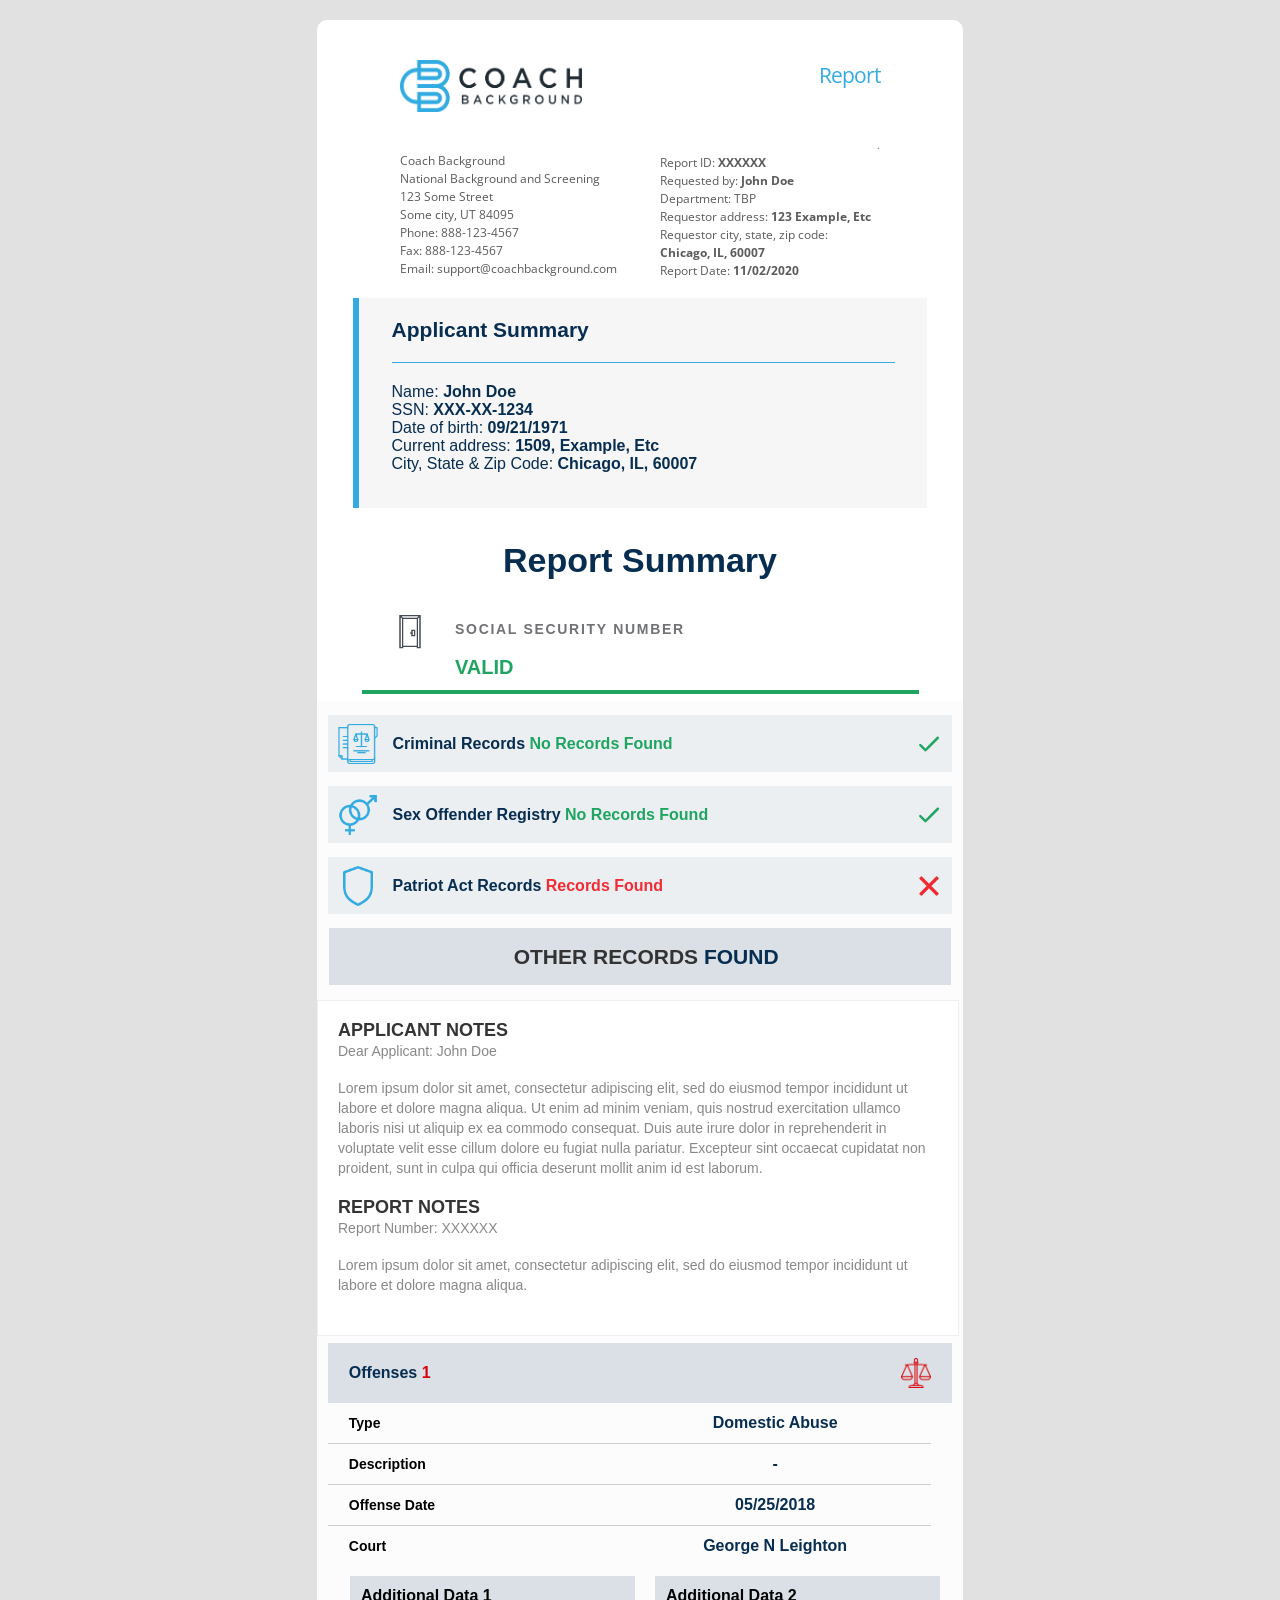
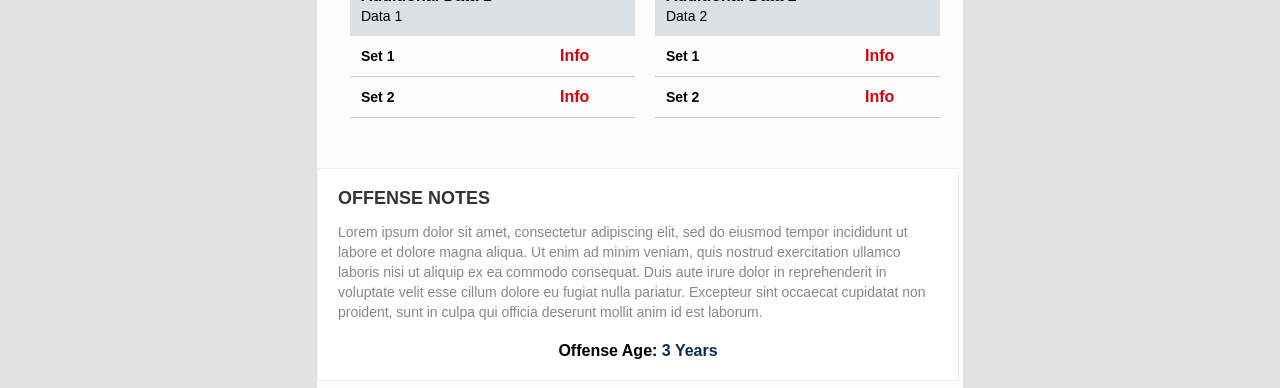
==== coachbackgroundreport.html @ d20e51a8 "ren" ====
<html>
<meta http-equiv="Content-Type" content="text/html; charset=utf-8" />
<title> Report </title>
<meta name="robots" content="noindex,nofollow" />
<meta name="viewport" content="width=device-width; initial-scale=1.0;" />
<link rel="stylesheet" href="styles.css">
<!-- Header -->
<table width="100%" border="0" cellpadding="0" cellspacing="0" align="center" class="fullTable" bgcolor="#e1e1e1">
  <tr>
    <td height="20"></td>
  </tr>
  <tr>
    <td>
      <table width="600" border="0" cellpadding="0" cellspacing="0" align="center" class="fullTable" bgcolor="#ffffff" style="border-radius: 10px 10px 0 0;">
        <tr class="hiddenMobile">
          <td height="40"></td>
        </tr>
        <tr class="visibleMobile">
          <td height="30"></td>
        </tr>

        <tr>
          <td>
            <table width="480" border="0" cellpadding="0" cellspacing="0" align="center" class="fullPadding">
              <tbody>
                <tr>
                  <td>
                    <table width="220" border="0" cellpadding="0" cellspacing="0" align="left" class="col">
                      <tbody>
                        <tr>
                          <td align="left"> <img src="COACH BACKGROUND.png" width="182" height="52" alt="logo" border="0" /></td>
                        </tr>
                        <tr class="hiddenMobile">
                          <td height="40"></td>
                        </tr>
                        <tr class="visibleMobile">
                          <td height="20"></td>
                        </tr>
                      
						<tr>
                          <td style="font-size: 12px; color: #5b5b5b; font-family: 'Open Sans', sans-serif; line-height: 18px; vertical-align: top; text-align: left;">
                            Coach Background
                            <br> National Background and Screening
123 Some Street
<br>Some city, UT 84095
<br>Phone: 888-123-4567
<br>Fax: 888-123-4567
<br>Email: support@coachbackground.com
                          </td>
                        </tr>
                      </tbody>
                    </table>
                    <table width="220" border="0" cellpadding="0" cellspacing="0" align="right" class="col">
                      <tbody>
                        <tr class="visibleMobile">
                          <td height="20"></td>
                        </tr>
                        <tr>
                          <td height="5"></td>
                        </tr>
                        <tr>
                          <td style="font-size: 21px; color: #32abe1; letter-spacing: -1px; font-family: 'Open Sans', sans-serif; line-height: 1; vertical-align: top; text-align: right;">
                            Report
                          </td>
                        </tr>
                        <tr>
                        <tr class="hiddenMobile">
                          <td height="50"></td>
                        </tr>
                        <tr class="visibleMobile">
                          <td height="20"></td>
                        </tr>
                        <tr>
                          <td style="font-size: 12px; color: #5b5b5b; font-family: 'Open Sans', sans-serif; line-height: 18px; vertical-align: top; text-align: right;">
                            <small>.</small>
                          </td>
                        </tr>
						<tr>
                          <td style="font-size: 12px; color: #5b5b5b; font-family: 'Open Sans', sans-serif; line-height: 18px; vertical-align: top; text-align: left;">
                            Report ID: <strong>XXXXXX</strong>
                            <br>Requested by: <strong>John Doe</strong>
<br>Department: TBP
<br>Requestor address: <strong>123 Example, Etc</strong>
<br>Requestor city, state, zip code: <strong>Chicago, IL, 60007</strong>
<br>Report Date: <strong>11/02/2020</strong>
                          </td>
                        </tr>
                      </tbody>
                    </table>
                  </td>
                </tr>
				<table>
<tr>
					<td class="em_pad" align="center" valign="top" bgcolor="#ffffff">
						<table width="640" border="0" cellspacing="0" cellpadding="0" align="center" style="width:640px;padding-top:15px; background-color:#FFFFFF;" class="em_wrapper">
						
							<!-- Space Rule : BEGIN -->
							<tbody><tr>
							 <td class="em_hide" width="30" valign="top" bgcolor="#FFFFFF" height="180" style="height:180px; width:30px;">
                                </td><td width="6" bgcolor="#32abe1" style="width:6px;">&nbsp;</td>
								<td class="em_w20" width="30" valign="top" bgcolor="#F6F6F7" height="180" style="height:180px; width:30px;">
								</td>
							
							<td align="left" width="464" valign="top" class="em_block em_centertable"><table width="100%" border="0" cellspacing="0" cellpadding="0">
								<tbody><tr>
								   <td valign="top" bgcolor="#F6F6F7" style=" border-bottom: 1px solid #32abe1;"> <div style="margin-top:20px; margin-bottom:20px;  font-family: Arial, sans-serif; color: #072d50; font-size:22px;"><span style="font-weight:bold;font-size:21px; padding-bottom:2px;">Applicant Summary</span></div></td>
</tr>
	<tr>
								   <td valign="top" bgcolor="#F6F6F7" style="padding-top:20px; padding-bottom:20px"><div style="font-family: Arial, sans-serif; color: #072d50; font-size:16px; margin-bottom:15px"><em style="font-style: NORMAL;">Name: <strong>John Doe</strong></em><br><em style="font-style: NORMAL;">SSN: <strong>XXX-XX-1234</strong></em><br><em style="font-style: NORMAL;">Date of birth: <strong>09/21/1971</strong></em><br><em style="font-style: NORMAL;">Current address: <strong>1509, Example, Etc</strong></em><br><em style="font-style: NORMAL;">City, State & Zip Code: <strong>Chicago, IL, 60007</strong></em></div><div style="color:#007EB0;font-family: Arial, sans-serif; font-size:13px; "></div></td>

</tr>

							</tbody>
							
							</table>
							
							</td>
							
                      
                    </td>
							
								<td class="em_w20" width="30" valign="top" bgcolor="#F6F6F7" height="180" style="height:180px; width:30px;">
								</td>
                                <td class="em_hide" width="80" style="width:30px;">&nbsp;</td>
				
<tbody>
<table>
<td class="borders-bodyblock" style="border-bottom: solid 4px #transparent; border-collapse: collapse !important; border-style: default; font-family: 'MaisonNeue', 'Roboto', Helvetica, Arial, sans-serif;">
                      <table height="30" style="border-collapse: collapse !important; border-spacing: 0; border-style: default; text-align: center;" border="0" cellpadding="0" cellspacing="0">
                        <tbody><tr>
                          <td height="30" style="border-collapse: collapse !important; border-style: default; font-family: 'MaisonNeue', 'Roboto', Helvetica, Arial, sans-serif;"></td>
                        </tr>
                      </tbody></table>
                      <table align="center" class="table-full" style="border-collapse: collapse !important; border-spacing: 0; border-style: default; text-align: center;" border="0" cellpadding="0" cellspacing="0" width="100%">
                        <tbody><tr>
                          <td align="middle" style="border-collapse: collapse !important; border-style: default; font-family: 'MaisonNeue', 'Roboto', Helvetica, Arial, sans-serif;">
                            <table style="border-collapse: collapse !important; border-spacing: 0; border-style: default; text-align: center;" border="0" cellpadding="0" cellspacing="0">
                              <tbody><tr>
                                <td width="525" style="-webkit-font-smoothing: antialiased !important; border-collapse: collapse !important; border-style: default; color: #072d50;padding-bottom:17px; font-family: 'MaisonNeue', 'Roboto', Helvetica, Arial, sans-serif; font-size: 34px; font-weight: bold; padding-left: 15px; padding-right: 15px;" class="green bold padl-15 padr-15 mobile-text-28">Report Summary
                                </td>
                              </tr>
                            </tbody></table>
                          </td>
                        </tr>
                      </tbody></table>
                      
                      
                   
                      
                  <tbody><tr>
                    <td class="borders-bodyblock" style="border-bottom: solid 4px #1fa561; border-collapse: collapse !important; border-style: default; font-family: 'MaisonNeue', 'Roboto', Helvetica, Arial, sans-serif;">
                      
                      <table align="center" class="table-full" style="border-collapse: collapse !important; border-spacing: 0; border-style: default; text-align: center;" border="0" cellpadding="0" cellspacing="0" width="100%">
                        <tbody><tr>
                          <td align="middle" class="pad-10" style="border-collapse: collapse !important; border-style: default; font-family: 'MaisonNeue', 'Roboto', Helvetica, Arial, sans-serif; padding: 10px;">
                            <table align="center" width="500" style="border-collapse: collapse !important; border-spacing: 0; border-style: default; text-align: center;" class="mobile-center" border="0" cellpadding="0" cellspacing="0">
                              <tbody><tr>
                                <td class="full" style="" width="100%">
                                  
                                </td>
                              </tr>
                              
                              
                              
                              
                              
                              
                              
                              <tr>
                                <td class="full" style="border-collapse: collapse !important; border-style: default; font-family: 'MaisonNeue', 'Roboto', Helvetica, Arial, sans-serif;" width="100%">
                                  <table align="left" style="border-collapse: collapse !important; border-spacing: 0; border-style: default; text-align: center;" border="0" cellpadding="0" cellspacing="0">
                                    <tbody><tr>
                                      <td width="65" class="text-left" style="border-collapse: collapse !important; border-style: default; font-family: 'MaisonNeue', 'Roboto', Helvetica, Arial, sans-serif;" align="left"><img src="ic_door.png" width="38" height="38px" style="border: 0; display: block; height: 40px; outline: none; text-decoration: none; width: 40px;">
                                        <table height="5" style="border-collapse: collapse !important; border-spacing: 0; border-style: default; text-align: center;" border="0" cellpadding="0" cellspacing="0">
                                          <tbody><tr>
                                          </tr>
                                        </tbody></table>
                                      </td>
                                    </tr>
                                  </tbody></table>
                                  <table align="left" style="border-collapse: collapse !important; border-spacing: 0; border-style: default; text-align: center;" border="0" cellpadding="0" cellspacing="0">
                                    <tbody><tr>
                                      <td width="425" class="text-left" style="border-collapse: collapse !important; border-style: default; font-family: 'MaisonNeue', 'Roboto', Helvetica, Arial, sans-serif;" align="left">
                                        <table height="7" style="border-collapse: collapse !important; border-spacing: 0; border-style: default; text-align: center;" border="0" cellpadding="0" cellspacing="0">
                                          <tbody><tr>
                                            <td height="7" style="border-collapse: collapse !important; border-style: default; font-family: 'MaisonNeue', 'Roboto', Helvetica, Arial, sans-serif;"></td>
                                          </tr>
                                        </tbody></table>
                                        <div style="-webkit-font-smoothing: antialiased !important; color: #072d50; font-size: 16px;" class="almost-black"><span class="text-size-14 label bold" style="color: #707275; font-size: 14px !important; font-weight: bold; letter-spacing: 1.7px; line-height: 23px; text-transform: uppercase !important;">SOCIAL SECURITY NUMBER</span></div>
                                      </td>
                                    </tr>
                                  </tbody></table>
                                </td>
                              </tr>
                              <tr>
                                <td class="full" style="border-collapse: collapse !important; border-style: default; font-family: 'MaisonNeue', 'Roboto', Helvetica, Arial, sans-serif;" width="100%">
                                  <table align="left" style="border-collapse: collapse !important; border-spacing: 0; border-style: default; text-align: center;" border="0" cellpadding="0" cellspacing="0">
                                    <tbody><tr>
                                      <td width="65" class="text-left" style="border-collapse: collapse !important; border-style: default; font-family: 'MaisonNeue', 'Roboto', Helvetica, Arial, sans-serif;" align="left">
                                        <table height="10" style="border-collapse: collapse !important; border-spacing: 0; border-style: default; text-align: center;" border="0" cellpadding="0" cellspacing="0">
                                          <tbody><tr>
                                            <td height="10" style="border-collapse: collapse !important; border-style: default; font-family: 'MaisonNeue', 'Roboto', Helvetica, Arial, sans-serif;"></td>
                                          </tr>
                                        </tbody></table>
                                      </td>
                                    </tr>
                                  </tbody></table>
                                  <table align="left" style="border-collapse: collapse !important; border-spacing: 0; border-style: default; text-align: center;" border="0" cellpadding="0" cellspacing="0">
                                    <tbody><tr>
                                      <td width="425" class="text-left" style="border-collapse: collapse !important; border-style: default; font-family: 'MaisonNeue', 'Roboto', Helvetica, Arial, sans-serif;" align="left">
                                      <div class="text-size-20 azure bold" style="-webkit-font-smoothing: antialiased !important; color: #1fa561; font-size: 20px !important; font-weight: bold;">VALID</div>
									  </td>
                                    </tr>
                                  </tbody></table>
                                </td>
                              </tr>
                              
                              
                              
                            </tbody></table>
                          </td>
                        </tr>
						
                      </tbody></table>
                    </td>
                  </tr>
                </tbody></table>
								
								<tbody><tr>
								
								
						     
          </tr>
      </tbody></table>
      </td>
    </tr> 
  </tbody>
</table></td></tr>
<tr>
<td>
<table bgcolor="#FCFCFC" class="full-width" width="600" cellspacing="0" cellpadding="0" border="0" align="center" style="width: 646px; padding-top:14px;" role="presentation">
  <tbody><tr>
    <td width="10" height="28">&nbsp;</td>
    <td width="10" height="28" bgcolor="#ebeff2">&nbsp;</td>
	<td width="25" valign="middle" bgcolor="#ebeff2"><a style="font-family: Arial, Verdana, Geneva, sans-serif; font-size: 14px; font-weight: bold; color: #333333; text-decoration:none;"><img src="lawyer.png" border="0" alt="»" width="40" height="40" style="padding-right:11px;"></a></td>
    <td width="495" valign="middle" class="innertable" bgcolor="#ebeff2"> 
      <div style="font-family: Arial, Helvetica, sans-serif; padding: 0px; margin: 0px; font-size: 6px; line-height: 15px;">&nbsp;</div>
        <h1 style="font-family: Arial, Helvetica, sans-serif; padding: 0px; margin: 0px; font-size: 16px; font-weight: bold; color: #ffffff; line-height: 27px; text-align: left;"><a  style="text-decoration: none; color: #072d50;"> Criminal Records <span class="desk-hide2" style="display: none; width: 0px; overflow: hidden; max-height:1px;"><br>
      </span> <span style="color: #1fa561;">No Records Found</span></a></h1>
      <div style="font-family: Arial, Helvetica, sans-serif; padding: 0px; margin: 0px; font-size: 6px; line-height: 15px;">&nbsp;</div>
    </td>     <td width="25" valign="middle" bgcolor="#ebeff2"><a style="font-family: Arial, Verdana, Geneva, sans-serif; font-size: 14px; font-weight: bold; color: #333333; text-decoration:none;"><img src="tick.png" border="0" alt="»" width="20" height="20" style="padding-right:11px;"></a></td>

    <td width="10">&nbsp;</td>
	
  </tr> <tr>
  					
								
								
								
			<table bgcolor="#FCFCFC" class="full-width" width="600" cellspacing="0" cellpadding="0" border="0" align="center" style="width: 646px; padding-top:14px;" role="presentation">
  <tbody><tr>
    <td width="10" height="28">&nbsp;</td>
    <td width="10" height="28" bgcolor="#ebeff2">&nbsp;</td>
	<td width="25" valign="middle" bgcolor="#ebeff2"><a style="font-family: Arial, Verdana, Geneva, sans-serif; font-size: 14px; font-weight: bold; color: #333333; text-decoration:none;"><img src="gender.png" border="0" alt="»" width="40" height="40" style="padding-right:11px;"></a></td>
    <td width="495" valign="middle" class="innertable" bgcolor="#ebeff2"> 
      <div style="font-family: Arial, Helvetica, sans-serif; padding: 0px; margin: 0px; font-size: 6px; line-height: 15px;">&nbsp;</div>
        <h1 style="font-family: Arial, Helvetica, sans-serif; padding: 0px; margin: 0px; font-size: 16px; font-weight: bold; color: #ffffff; line-height: 27px; text-align: left;"><a  style="text-decoration: none; color: #072d50;"> Sex Offender Registry  <span class="desk-hide2" style="display: none; width: 0px; overflow: hidden; max-height:1px;"><br>
      </span> <span style="color: #1fa561;">No Records Found</span></a></h1>
	  
      <div style="font-family: Arial, Helvetica, sans-serif; padding: 0px; margin: 0px; font-size: 6px; line-height: 15px;">&nbsp;</div>
	  
    </td>     <td width="25" valign="middle" bgcolor="#ebeff2"><a style="font-family: Arial, Verdana, Geneva, sans-serif; font-size: 14px; font-weight: bold; color: #333333; text-decoration:none;"><img src="tick.png" border="0" alt="»" width="20" height="20" style="padding-right:11px;"></a></td>

    <td width="10">&nbsp;</td>
	
  </tr> <tr>

	<table bgcolor="#FCFCFC" class="full-width" width="600" cellspacing="0" cellpadding="0" border="0" align="center" style="width: 646px; padding-top:14px;" role="presentation">
  <tbody><tr>
    <td width="10" height="28">&nbsp;</td>
    <td width="10" height="28" bgcolor="#ebeff2">&nbsp;</td>
	<td width="25" valign="middle" bgcolor="#ebeff2"><a style="font-family: Arial, Verdana, Geneva, sans-serif; font-size: 14px; font-weight: bold; color: #333333; text-decoration:none;"><img src="shield.png" border="0" alt="»" width="40" height="40" style="padding-right:11px;"></a></td>
    <td width="495" valign="middle" class="innertable" bgcolor="#ebeff2"> 
      <div style="font-family: Arial, Helvetica, sans-serif; padding: 0px; margin: 0px; font-size: 6px; line-height: 15px;">&nbsp;</div>
        <h1 style="font-family: Arial, Helvetica, sans-serif; padding: 0px; margin: 0px; font-size: 16px; font-weight: bold; color: #ffffff; line-height: 27px; text-align: left;"><a  style="text-decoration: none; color: #072d50;"> Patriot Act Records  <span class="desk-hide2" style="display: none; width: 0px; overflow: hidden; max-height:1px;"><br>
      </span> <span style="color: #F02C35;">Records Found</span></a></h1>
	  
      <div style="font-family: Arial, Helvetica, sans-serif; padding: 0px; margin: 0px; font-size: 6px; line-height: 15px;">&nbsp;</div>
	  
    </td>     <td width="25" valign="middle" bgcolor="#ebeff2"><a style="font-family: Arial, Verdana, Geneva, sans-serif; font-size: 14px; font-weight: bold; color: #333333; text-decoration:none;"><img src="close.png" border="0" alt="»" width="20" height="20" style="padding-right:11px;"></a></td>

    <td width="10">&nbsp;</td>
	
  </tr> <tr>


<table bgcolor="#FCFCFC" class="full-width" width="600" cellspacing="0" cellpadding="0" border="0" align="center" style="width: 646px; padding-top:14px;" role="presentation">
  <tbody><tr>
    <td width="10" height="28">&nbsp;</td>
    <td width="10" height="28" bgcolor="#DAE0E6">&nbsp;</td>
    <td width="495" valign="middle" class="innertable" bgcolor="#DAE0E6"> 
      <div style="font-family: Arial, Helvetica, sans-serif; padding: 0px; margin: 0px; font-size: 6px; line-height: 15px;">&nbsp;</div>
        <h1 style="font-family: Arial, Helvetica, sans-serif; padding: 0px; margin: 0px; font-size: 16px; font-weight: bold; color: #ffffff; line-height: 27px; text-align: center;font-size: 21px;text-transform: uppercase;"><a  style="text-decoration: none; color: #333333;"> Other Records  <span class="desk-hide2" style="display: none; width: 0px; overflow: hidden; max-height:1px;"><br>
      </span> <span style="color: #072d50;">Found</span></a></h1>
	  
      <div style="font-family: Arial, Helvetica, sans-serif; padding: 0px; margin: 0px; font-size: 6px; line-height: 15px;">&nbsp;</div>
	  

    <td width="10">&nbsp;</td>
	
  </tr> <tr>
								
								

<td>

    <div style="font-family: Arial, Helvetica, sans-serif; padding: 0px; margin: 0px; font-size: 15px; line-height: 15px;">&nbsp;</div>
    

<tbody><tr>
</tr>  </tbody></table>
</td></tr> 

  <tr><td>
  
<table class="full-width" border="0" width="646" cellspacing="0" cellpadding="0" align="center" bgcolor="#FCFCFC" style="width: 646px;" role="presentation">
  <tbody>

	
	  
        <tbody>

     <tbody><tr>
            <td>
              <!-- TWO COLUMNS -->
              <table cellspacing="0" cellpadding="0" border="0" width="100%">
                <tbody><tr>
                  <td valign="top" style="padding: 0;" class="mobile-wrapper">
                    <table cellpadding="0" cellspacing="0" border="0" width="auto" style="padding-bottom:7px;" align="left" class="responsive-table">
                      <tbody><tr>
                        <td valign="top" align="left">
                          <table cellpadding="0" cellspacing="0" border="0">
                            <tbody><tr>
                              <td align="center" bgcolor="#FFFFFF" valign="middle" width="600" class="wrapper" style="padding: 20px; border: 1px solid #EFEFEF;">
                                <table cellspacing="0" cellpadding="0" style="width: 100%;" class="responsive-table" width="300">
                                  <!-- STYLE WIDTH FOR CHROME BROWSER -->
                                  <tbody><tr cellspacing="0" cellpadding="0">
                                    <td cellspacing="0" cellpadding="0" colspan="4" class="title" style="font-family:'sofia', Helvetica, Arial, sans-serif; color: #343434; font-size: 18px; font-weight: normal; text-align: left; line-height: 1; padding: 0px 0px 5px 0px; text-transform: uppercase; -webkit-font-smoothing: auto; font-weight: bold;">APPLICANT NOTES</td>
                                  </tr>
                                  <tr cellspacing="0" cellpadding="0">
                                    <td cellspacing="0" cellpadding="0" colspan="4" class="title" style="font-family:'sofia', Helvetica, Arial, sans-serif; color: #888888; font-size: 14px; font-weight: normal; text-align: left; line-height: 1; padding: 0px 0px 20px 0px; -webkit-font-smoothing: antialiased;">Dear Applicant: John Doe</td>
                                  </tr>
                                  <tr cellspacing="0" cellpadding="0">
                                    <td cellspacing="0" cellpadding="0" colspan="4" style="text-align: left; font-family:'sofia', Helvetica, Arial, sans-serif; color: #888888 !important; font-size: 14px; line-height: 20px; font-weight: normal; padding: 0px 0px 20px 0px;">Lorem ipsum dolor sit amet, consectetur adipiscing elit, sed do eiusmod tempor incididunt ut labore et dolore magna aliqua. Ut enim ad minim veniam, quis nostrud exercitation ullamco laboris nisi ut aliquip ex ea commodo consequat. Duis aute irure dolor in reprehenderit in voluptate velit esse cillum dolore eu fugiat nulla pariatur. Excepteur sint occaecat cupidatat non proident, sunt in culpa qui officia deserunt mollit anim id est laborum.</td>
                                  </tr>
                              
                                    </td>
                                  <!-- STYLE WIDTH FOR CHROME BROWSER -->
                                  <tbody><tr cellspacing="0" cellpadding="0">
                                    <td cellspacing="0" cellpadding="0" colspan="4" class="title" style="font-family:'sofia', Helvetica, Arial, sans-serif; color: #343434; font-size: 18px; font-weight: normal; text-align: left; line-height: 1; padding: 0px 0px 5px 0px; text-transform: uppercase; -webkit-font-smoothing: auto; font-weight: bold;">REPORT NOTES</td>
                                  </tr>
                                  <tr cellspacing="0" cellpadding="0">
                                    <td cellspacing="0" cellpadding="0" colspan="4" class="title" style="font-family:'sofia', Helvetica, Arial, sans-serif; color: #888888; font-size: 14px; font-weight: normal; text-align: left; line-height: 1; padding: 0px 0px 20px 0px; -webkit-font-smoothing: antialiased;">Report Number: XXXXXX</td>
                                  </tr>
                                  <tr cellspacing="0" cellpadding="0">
                                    <td cellspacing="0" cellpadding="0" colspan="4" style="text-align: left; font-family:'sofia', Helvetica, Arial, sans-serif; color: #888888 !important; font-size: 14px; line-height: 20px; font-weight: normal; padding: 0px 0px 20px 0px;">Lorem ipsum dolor sit amet, consectetur adipiscing elit, sed do eiusmod tempor incididunt ut labore et dolore magna aliqua.</td>
                                  </tr>
                              
                                    </td>
                                </tbody></table>
                              </td>
                            </tr>
                          </tbody></table>
                        </td>
                      </tr>
                    </tbody></table>
                  </td>
                </tr>
              </tbody></table>
            </td>
          </tr>
        </tbody>
  
        </tbody>
		
      </table>
	  
      <!--text end-->
	  
      </td>
	  
  </tbody>
  
</table>
<tr><td>

<table class="full-width" border="0" width="646" cellspacing="0" cellpadding="0" align="center" bgcolor="#FCFCFC" role="presentation">

  <tbody>
    <tr>
      <td bgcolor="#FCFCFC">  
	  
      <table class="innertable" border="0" width="285" cellspacing="0" cellpadding="0" align="left" style="width: 100%; padding-left:11px; padding-right:11px;" role="presentation" bgcolor="#FCFCFC">
        <tbody>
          <!--a-->
		  
        </tbody>

        <tbody>
		
          <tr bgcolor="#DAE0E6">
            <td width="10" height="60">&nbsp;</td>
            <td colspan="2" width="205" height="60" style="font-family: Arial, Helvetica, sans-serif; padding: 0px; margin: 0px; font-size: 14px; font-weight: bold; color: #333333; line-height: 20px; text-align: left;"><a style="font-family: Arial, Verdana, Geneva, sans-serif; font-size: 16px; font-weight: bold; color: #072d50; text-decoration:none;line-height: 40px;">Offenses <span style="color:#D8020C">1</span><br>
           		   <td colspan="6" width="35" height="60" style="font-family: Arial, Helvetica, sans-serif; padding: 0px; margin: 0px; font-size: 14px; font-weight: bold; color: #333333; line-height: 20px; text-align: right;"><img src="law.png" border="0" alt="»" width="30" height="30"><br></td>
            
			<td width="10" height="35">&nbsp;</td>
          
          </tr>
          <!--l2-->
          <!--l1-->
        </tbody>
        <tbody>
          <tr>
            <td width="10" height="40">&nbsp;</td>
            <td width="165" height="40" style="font-family: Arial, Helvetica, sans-serif; padding: 0px; margin: 0px; font-size: 14px; font-weight: bold; color: #333333; text-align: left; height:35px;"> 
            <a style="font-family: Arial, Verdana, Geneva, sans-serif; font-size: 14px; font-weight: bold; color: #000; text-decoration:none;">Type</a>
            </td>
            <td width="60">
            <div style="font-family: Arial, Helvetica, sans-serif; padding: 0px; margin: 0px; font-size: 17px; font-weight: bold; color: #3c868b; line-height: 20px; text-align: center;">
            <a style="font-family: Arial, Verdana, Geneva, sans-serif; font-size: 16px; font-weight: bold; color: #072d50; text-decoration:none;">Domestic Abuse</a>
            </div>
            </td>
            <td width="25" valign="middle"><a style="font-family: Arial, Verdana, Geneva, sans-serif; font-size: 14px; font-weight: bold; color: #333333; text-decoration:none;"></a></td>
          
          </tr><tr><td colspan="4" bgcolor="#CCCCCC" width="10" height="1" style="line-height: 1px; font-size: 1px;"></td></tr>
          <!--l2-->
          <tr><td width="10" height="40">&nbsp;</td>
            <td width="165" height="35" class="innertable" style="font-family: Arial, Helvetica, sans-serif; padding: 0px; margin: 0px; font-size: 14px; font-weight: bold; color: #333333; text-align: left; height:35px;"><a style="font-family: Arial, Verdana, Geneva, sans-serif; font-size: 14px; font-weight: bold; color: #000; text-decoration:none;""> 
            Description</a>
            </td>
            <td width="60">
            <div style="font-family: Arial, Helvetica, sans-serif; padding: 0px; margin: 0px; font-size: 17px; font-weight: bold; color: #3c868b; line-height: 20px; text-align: center;">
            <a style="font-family: Arial, Verdana, Geneva, sans-serif; font-size: 16px; font-weight: bold; color: #072d50; text-decoration:none;">-</a>
            </div>
            </td>
            <td width="25" valign="middle"><a style="font-family: Arial, Verdana, Geneva, sans-serif; font-size: 14px; font-weight: bold; color: #333333; text-decoration:none;"></a></td>
            
          </tr><tr><td colspan="4" bgcolor="#CCCCCC" width="10" height="1" style="line-height: 1px; font-size: 1px;"></td></tr>
          <!--l3-->
          <tr>
            <td width="10" height="40">&nbsp;</td>
            <td width="165" height="40" class="innertable" style="font-family: Arial, Helvetica, sans-serif; padding: 0px; margin: 0px; font-size: 14px; font-weight: bold; color: #333333; text-align: left; height:35px;"> 
            <a style="font-family: Arial, Verdana, Geneva, sans-serif; font-size: 14px; font-weight: bold; color: #000; text-decoration:none;">Offense Date</a>
            </td>
            <td width="60">
            <div style="font-family: Arial, Helvetica, sans-serif; padding: 0px; margin: 0px; font-size: 17px; font-weight: bold; color: #3c868b; line-height: 20px; text-align: center;">
            <a style="font-family: Arial, Verdana, Geneva, sans-serif; font-size: 16px; font-weight: bold; color: #072d50; text-decoration:none;">05/25/2018</a>
            </div>
            </td>
            <td width="25" valign="middle"><a style="font-family: Arial, Verdana, Geneva, sans-serif; font-size: 14px; font-weight: bold; color: #333333; text-decoration:none;"></a></td>
        
          </tr><tr><td colspan="4" bgcolor="#CCCCCC" width="10" height="1" style="line-height: 1px; font-size: 1px;"></td></tr>
          <!--l4-->
          <tr>
            <td width="10" height="40">&nbsp;</td>
            <td width="165" height="40" class="innertable" style="font-family: Arial, Helvetica, sans-serif; padding: 0px; margin: 0px; font-size: 14px; font-weight: bold; color: #333333; text-align: left; height:35px;"> 
            <a style="font-family: Arial, Verdana, Geneva, sans-serif; font-size: 14px; font-weight: bold; color: #000; text-decoration:none;">Court</a>
            </td>
            <td width="35">
            <div style="font-family: Arial, Helvetica, sans-serif; padding: 0px; margin: 0px; font-size: 17px; font-weight: bold; color: #3c868b; line-height: 20px; text-align: center;">
            <a style="font-family: Arial, Verdana, Geneva, sans-serif; font-size: 16px; font-weight: bold; color: #072d50; text-decoration:none;">George N Leighton</a>
            </div>
            </td>
            <td width="25" valign="middle"><a style="font-family: Arial, Verdana, Geneva, sans-serif; font-size: 14px; font-weight: bold; color: #333333; text-decoration:none;"></a></td>
            
          </tr>
      
          <tr>
            <td bgcolor="#FCFCFC" colspan="4" height="10" style="line-height: 10px; font-size: 10px;"><span style="line-height: 10px; font-size: 10px;">&nbsp;</span></td>
          </tr>
          
        </tbody>
      </table>
      <!--2nd col-->
</td></tr>


<tr><td>
<table class="full-width" border="0" width="600" cellspacing="0" cellpadding="0" align="center" bgcolor="#FCFCFC" style="padding-bottom:50px;" role="presentation">
  <tbody>
    <tr>
      <td width="10" height="35" bgcolor="#FCFCFC">&nbsp;</td>
      <td bgcolor="#FCFCFC">  
      <table class="innertable" border="0" width="285" cellspacing="0" cellpadding="0" align="left" style="width: 285px;" role="presentation" bgcolor="#FCFCFC">
        <tbody>
          <!--a-->
        </tbody>
        <tbody>
          <tr bgcolor="#DAE0E6">
            <td width="10" height="60">&nbsp;</td>
            <td colspan="2" width="205" height="60" style="font-family: Arial, Helvetica, sans-serif; padding: 0px; margin: 0px; font-size: 14px; font-weight: bold; color: #333333; line-height: 20px; text-align: left;"><a style="font-family: Arial, Verdana, Geneva, sans-serif; font-size: 16px; font-weight: bold; color: #000; text-decoration:none;">Additional Data 1<br>
                          <span style="font-size:14px;color:#000; font-weight: normal;"> Data 1</span></a></td>
              <td width="10" height="35">&nbsp;</td>
          
          </tr>
          <!--l2-->
          <!--l1-->
        </tbody>
        <tbody>
          <tr>
            <td width="10" height="40">&nbsp;</td>
            <td width="165" height="40" style="font-family: Arial, Helvetica, sans-serif; padding: 0px; margin: 0px; font-size: 14px; font-weight: bold; color: #333333; text-align: left; height:35px;"> 
            <a style="font-family: Arial, Verdana, Geneva, sans-serif; font-size: 14px; font-weight: bold; color: #000; text-decoration:none;">Set 1</a>
            </td>
            <td width="60">
            <div style="font-family: Arial, Helvetica, sans-serif; padding: 0px; margin: 0px; font-size: 17px; font-weight: bold; color: #3c868b; line-height: 20px; text-align: center;">
            <a style="font-family: Arial, Verdana, Geneva, sans-serif; font-size: 16px; font-weight: bold; color: #D8020C; text-decoration:none;">Info</a>
            </div>
            </td>
            <td width="25" valign="middle"><a style="font-family: Arial, Verdana, Geneva, sans-serif; font-size: 14px; font-weight: bold; color: #333333; text-decoration:none;"></a></td>
          
          </tr><tr><td colspan="4" bgcolor="#CCCCCC" width="10" height="1" style="line-height: 1px; font-size: 1px;"></td></tr>
          <!--l2-->
          <tr><td width="10" height="40">&nbsp;</td>
            <td width="165" height="35" class="innertable" style="font-family: Arial, Helvetica, sans-serif; padding: 0px; margin: 0px; font-size: 14px; font-weight: bold; color: #333333; text-align: left; height:35px;"><a style="font-family: Arial, Verdana, Geneva, sans-serif; font-size: 14px; font-weight: bold; color: #000; text-decoration:none;""> 
            Set 2</a>
            </td>
            <td width="60">
            <div style="font-family: Arial, Helvetica, sans-serif; padding: 0px; margin: 0px; font-size: 17px; font-weight: bold; color: #3c868b; line-height: 20px; text-align: center;">
            <a style="font-family: Arial, Verdana, Geneva, sans-serif; font-size: 16px; font-weight: bold; color: #D8020C; text-decoration:none;">Info</a>
            </div>
            </td>
            <td width="25" valign="middle"><a style="font-family: Arial, Verdana, Geneva, sans-serif; font-size: 14px; font-weight: bold; color: #333333; text-decoration:none;"></a></td>
            
          </tr><tr><td colspan="4" bgcolor="#CCCCCC" width="10" height="1" style="line-height: 1px; font-size: 1px;"></td></tr>
         
          
        </tbody>
      </table>
      <!--2nd col-->
      <table class="innertable" border="0" width="285" cellspacing="0" cellpadding="0" align="right" style="width: 285px;" role="presentation" bgcolor="#FCFCFC">
        <tbody>
          <tr bgcolor="#DAE0E6">
            <td width="10" height="60">&nbsp;</td>
            <td colspan="2" width="205" height="60" style="font-family: Arial, Helvetica, sans-serif; padding: 0px; margin: 0px; font-size: 14px; font-weight: bold; color: #333333; line-height: 20px; text-align: left;"> 
            <a style="font-family: Arial, Verdana, Geneva, sans-serif; font-size: 16px; font-weight: bold; color: #000; text-decoration:none;">Additional Data 2<br>
<span style="font-size:14px; font-weight: normal;">  Data 2</span></a>
            </td>
              <td width="10" height="35">&nbsp;</td>
          
          </tr>
          <!--l6-->
        </tbody>
          <tbody><tr>
            <td width="10" height="40">&nbsp;</td>
            <td width="165" height="40" style="font-family: Arial, Helvetica, sans-serif; padding: 0px; margin: 0px; font-size: 14px; font-weight: bold; color: #333333; text-align: left; height:35px;"> 
            <a style="font-family: Arial, Verdana, Geneva, sans-serif; font-size: 14px; font-weight: bold; color: #000; text-decoration:none;">Set 1</a>
            </td>
            <td width="60">
            <div style="font-family: Arial, Helvetica, sans-serif; padding: 0px; margin: 0px; font-size: 17px; font-weight: bold; color: #3c868b; line-height: 20px; text-align: center;">
            <a style="font-family: Arial, Verdana, Geneva, sans-serif; font-size: 16px; font-weight: bold; color: #D8020C; text-decoration:none;">Info</a>
            </div>
            </td>
            <td width="25" valign="middle"><a style="font-family: Arial, Verdana, Geneva, sans-serif; font-size: 14px; font-weight: bold; color: #333333; text-decoration:none;"></a></td>
            
          </tr><tr><td colspan="4" bgcolor="#CCCCCC" width="270" height="1" style="line-height: 1px; font-size: 1px;"><span style="mso-line-height-rule:exactly; max-height: 1px !important; ">&nbsp;</span></td></tr>
          <!--l7-->
          <tr>
            <td width="10" height="40">&nbsp;</td>
            <td width="165" height="40" class="innertable" style="font-family: Arial, Helvetica, sans-serif; padding: 0px; margin: 0px; font-size: 14px; font-weight: bold; color: #333333; text-align: left; height:35px;"><a style="font-family: Arial, Verdana, Geneva, sans-serif; font-size: 14px; font-weight: bold; color: #000; text-decoration:none;"> 
            Set 2</a>
            </td>
            <td width="60">
            <div style="font-family: Arial, Helvetica, sans-serif; padding: 0px; margin: 0px; font-size: 17px; font-weight: bold; color: #3c868b; line-height: 20px; text-align: center;">
            <a style="font-family: Arial, Verdana, Geneva, sans-serif; font-size: 16px; font-weight: bold; color: #D8020C; text-decoration:none;">Info</a>
            </div>
            </td>
            <td width="25" valign="middle"><a style="font-family: Arial, Verdana, Geneva, sans-serif; font-size: 14px; font-weight: bold; color: #333333; text-decoration:none;"></a></td>
            
          </tr><tr><td colspan="4" bgcolor="#CCCCCC" width="270" height="1" style="line-height: 1px; font-size: 1px;"><span style="mso-line-height-rule:exactly; max-height: 1px !important; ">&nbsp;</span></td></tr>
         
            
     
      
</tbody>
								
							</tr>
							<!-- Space Rule : END --> 
							
							</tbody></table></td></tr>
							   <!-- TWO COLUMNS -->
              <table cellspacing="0" cellpadding="0" border="0" width="100%">
                <tbody><tr>
                  <td valign="top" style="padding: 0;" class="mobile-wrapper">
                    <table cellpadding="0" cellspacing="0" border="0" width="auto" style="padding-bottom:7px;" align="left" class="responsive-table">
                      <tbody><tr>
                        <td valign="top" align="left">
                          <table cellpadding="0" cellspacing="0" border="0">
                            <tbody><tr>
                              <td align="center" bgcolor="#FFFFFF" valign="middle" width="600" class="wrapper" style="padding: 20px; border: 1px solid #EFEFEF;">
                                <table cellspacing="0" cellpadding="0" style="width: 100%;" class="responsive-table" width="300">
                                  <!-- STYLE WIDTH FOR CHROME BROWSER -->
                                  <tbody><tr cellspacing="0" cellpadding="0">
                                    <td cellspacing="0" cellpadding="0" colspan="4" class="title" style="font-family:'sofia', Helvetica, Arial, sans-serif; color: #343434; font-size: 18px; font-weight: normal; text-align: left; line-height: 1; padding: 0px 0px 5px 0px; text-transform: uppercase; -webkit-font-smoothing: auto; font-weight: bold;">Offense Notes</td>
                                  </tr>
                                  <tr cellspacing="0" cellpadding="0">
                                  </tr>
                                  <tr cellspacing="0" cellpadding="0">
                                    <td cellspacing="0" cellpadding="0" colspan="4" style="text-align: left; font-family:'sofia', Helvetica, Arial, sans-serif; color: #888888 !important; font-size: 14px; line-height: 20px; font-weight: normal; padding: 10px 0px 0px 0px;">Lorem ipsum dolor sit amet, consectetur adipiscing elit, sed do eiusmod tempor incididunt ut labore et dolore magna aliqua. Ut enim ad minim veniam, quis nostrud exercitation ullamco laboris nisi ut aliquip ex ea commodo consequat. Duis aute irure dolor in reprehenderit in voluptate velit esse cillum dolore eu fugiat nulla pariatur. Excepteur sint occaecat cupidatat non proident, sunt in culpa qui officia deserunt mollit anim id est laborum.</td>
                                  </tr>
<tr>
                <td style="padding-top: 20px;">
                  <p style="margin: 0 0 30px; font-family: sans-serif;font-weight: 600; text-align: center;"> Offense Age:<strong style="color:#072d50;"> 3 Years</strong> </p>
                </td>
              </tr>
                                    </td>
                               
                                    </td>
                                </tbody></table>
                              </td>
                            </tr>
                          </tbody></table>
                        </td>
                      </tr>

                    </tbody></table>
                  </td>
                </tr>
              </tbody></table>
            </td>
          </tr>
        </tbody>
  
        </tbody>
		
      </table>
	  
      <!--text end-->
              </tbody>
            </table>
          </td>
        </tr>
      </table>
    </td>
  </tr>
</table>

<!-- /Header -->
        <tr class="spacer">
          <td height="50"></td>
        </tr>

      </table>
    </td>
  </tr>
  <tr>
    <td height="20"></td>
  </tr>
</table>
</html>
---- styles.css ----
/* header */
@import url(https://fonts.googleapis.com/css?family=Open+Sans:400,700);
  body { margin: 0; padding: 0; background: #e1e1e1; }
  div, p, a, li, td { -webkit-text-size-adjust: none; }
  .ReadMsgBody { width: 100%; background-color: #ffffff; }
  .ExternalClass { width: 100%; background-color: #ffffff; }
  body { width: 100%; height: 100%; background-color: #e1e1e1; margin: 0; padding: 0; -webkit-font-smoothing: antialiased; }
  html { width: 100%; }
  p { padding: 0 !important; margin-top: 0 !important; margin-right: 0 !important; margin-bottom: 0 !important; margin-left: 0 !important; }
  .visibleMobile { display: none; }
  .hiddenMobile { display: block; }

  @media only screen and (max-width: 600px) {
  body { width: auto !important; }
  table[class=fullTable] { width: 96% !important; clear: both; }
  table[class=fullPadding] { width: 85% !important; clear: both; }
  table[class=col] { width: 45% !important; }
  .erase { display: none; }
  }

  @media only screen and (max-width: 420px) {
  table[class=fullTable] { width: 100% !important; clear: both; }
  table[class=fullPadding] { width: 85% !important; clear: both; }
  table[class=col] { width: 100% !important; clear: both; }
  table[class=col] td { text-align: left !important; }
  .erase { display: none; font-size: 0; max-height: 0; line-height: 0; padding: 0; }
  .visibleMobile { display: block !important; }
  .hiddenMobile { display: none !important; }
  }
/* end header */
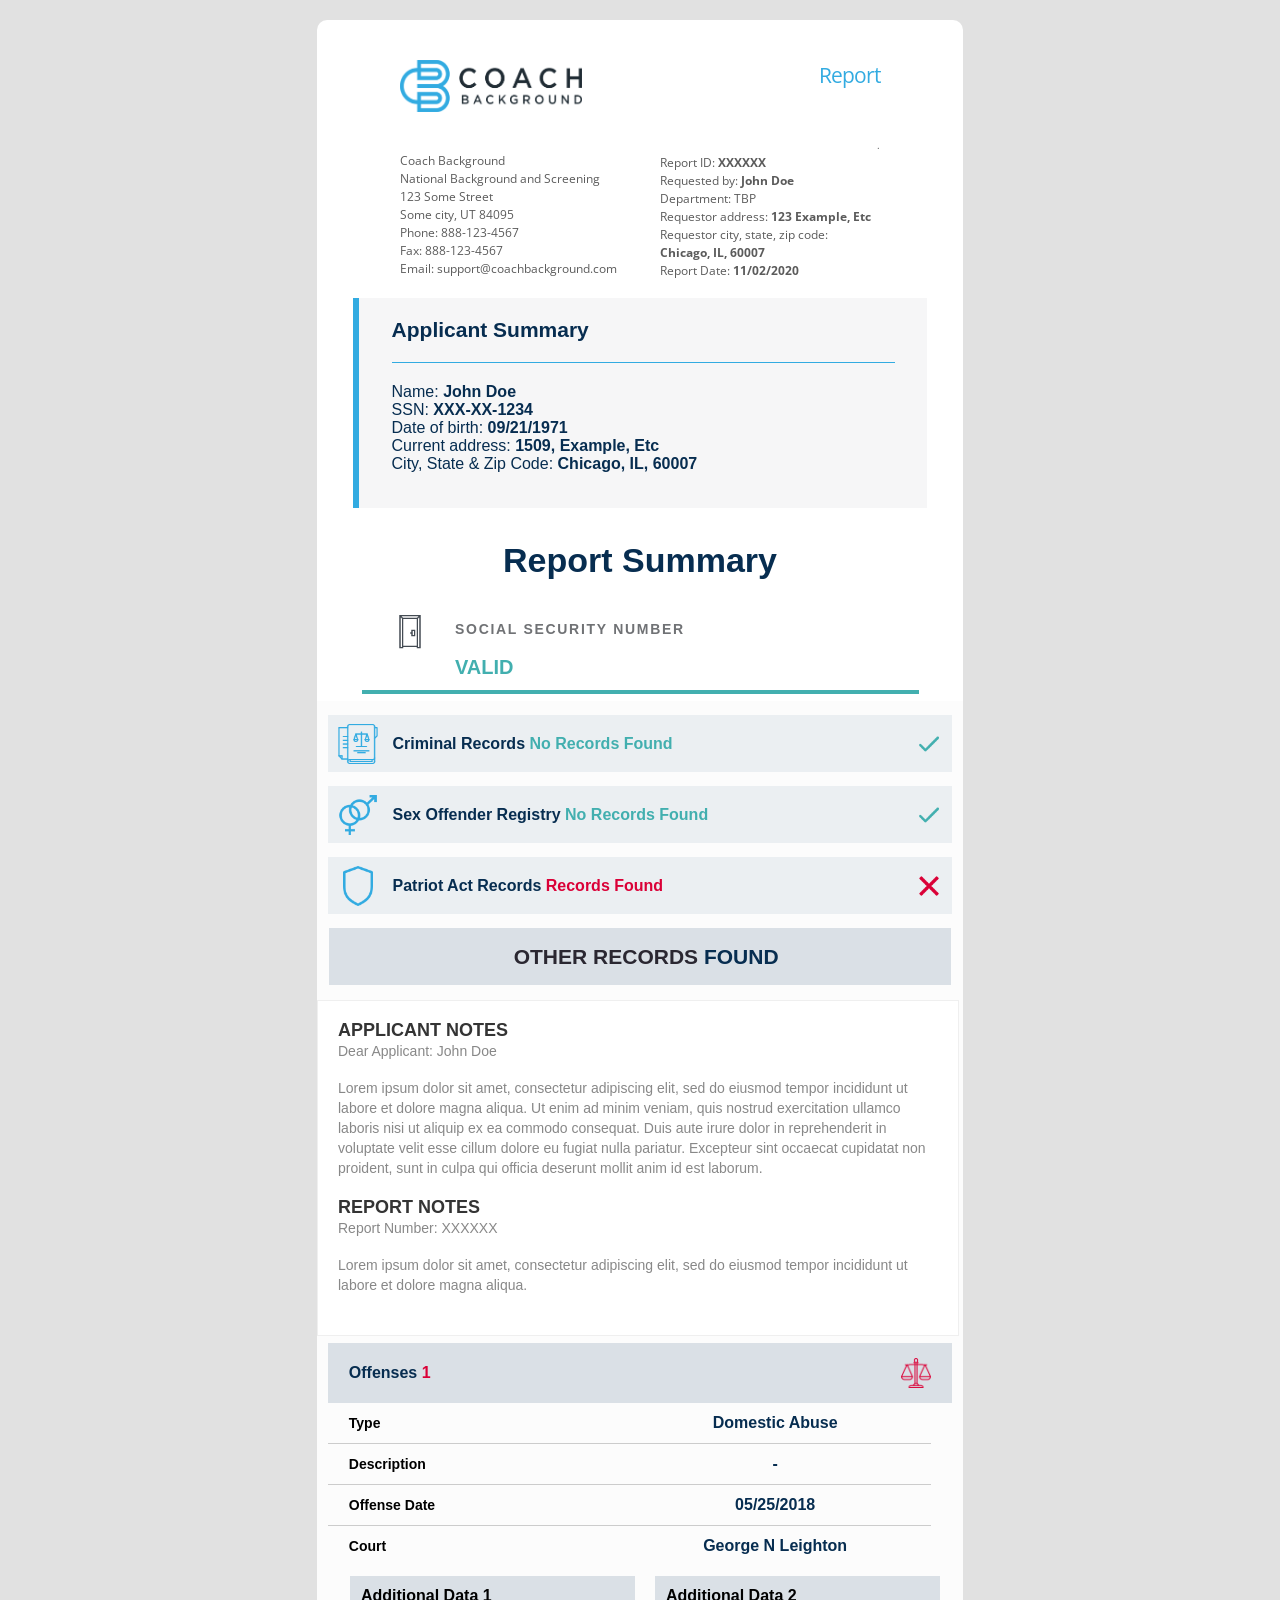
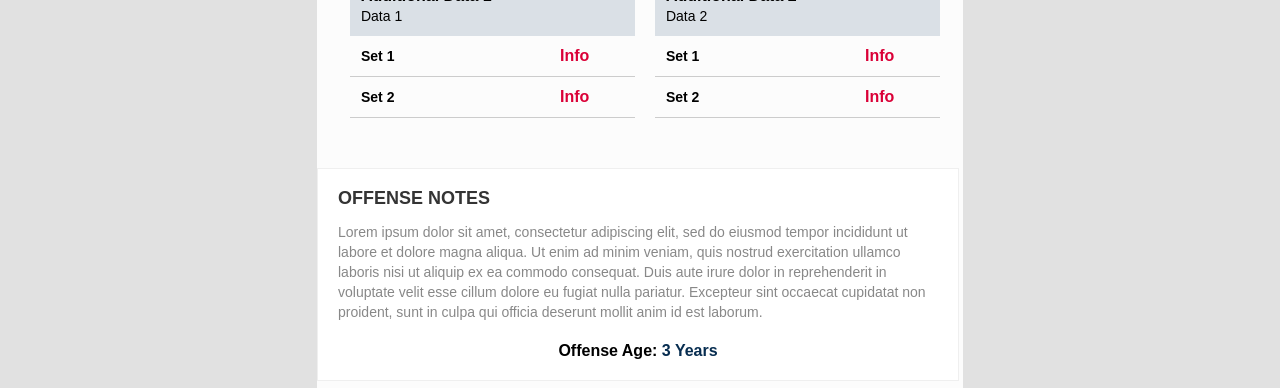
==== commit 4926217f: "strings removed" ====
--- a/coachbackgroundreport.html
+++ b/coachbackgroundreport.html
@@ -136,7 +136,7 @@
                           <td align="middle" style="border-collapse: collapse !important; border-style: default; font-family: 'MaisonNeue', 'Roboto', Helvetica, Arial, sans-serif;">
                             <table style="border-collapse: collapse !important; border-spacing: 0; border-style: default; text-align: center;" border="0" cellpadding="0" cellspacing="0">
                               <tbody><tr>
-                                <td width="525" style="-webkit-font-smoothing: antialiased !important; border-collapse: collapse !important; border-style: default; color: #072d50;padding-bottom:17px; font-family: 'MaisonNeue', 'Roboto', Helvetica, Arial, sans-serif; font-size: 34px; font-weight: bold; padding-left: 15px; padding-right: 15px;" class="green bold padl-15 padr-15 mobile-text-28">Report Summary
+                                <td width="525" style="-webkit-font-smoothing: antialiased !important; border-collapse: collapse !important; border-style: default; color: #072d50;padding-bottom:17px; font-family: 'MaisonNeue', 'Roboto', Helvetica, Arial, sans-serif; font-size: 34px; font-weight: bold; padding-left: 15px; padding-right: 15px;" class="#42afaf bold padl-15 padr-15 mobile-text-28">Report Summary
                                 </td>
                               </tr>
                             </tbody></table>
@@ -148,7 +148,7 @@
                    
                       
                   <tbody><tr>
-                    <td class="borders-bodyblock" style="border-bottom: solid 4px #1fa561; border-collapse: collapse !important; border-style: default; font-family: 'MaisonNeue', 'Roboto', Helvetica, Arial, sans-serif;">
+                    <td class="borders-bodyblock" style="border-bottom: solid 4px #42afaf; border-collapse: collapse !important; border-style: default; font-family: 'MaisonNeue', 'Roboto', Helvetica, Arial, sans-serif;">
                       
                       <table align="center" class="table-full" style="border-collapse: collapse !important; border-spacing: 0; border-style: default; text-align: center;" border="0" cellpadding="0" cellspacing="0" width="100%">
                         <tbody><tr>
@@ -208,7 +208,7 @@
                                   <table align="left" style="border-collapse: collapse !important; border-spacing: 0; border-style: default; text-align: center;" border="0" cellpadding="0" cellspacing="0">
                                     <tbody><tr>
                                       <td width="425" class="text-left" style="border-collapse: collapse !important; border-style: default; font-family: 'MaisonNeue', 'Roboto', Helvetica, Arial, sans-serif;" align="left">
-                                      <div class="text-size-20 azure bold" style="-webkit-font-smoothing: antialiased !important; color: #1fa561; font-size: 20px !important; font-weight: bold;">VALID</div>
+                                      <div class="text-size-20 azure bold" style="-webkit-font-smoothing: antialiased !important; color: #42afaf; font-size: 20px !important; font-weight: bold;">VALID</div>
 									  </td>
                                     </tr>
                                   </tbody></table>
@@ -242,13 +242,13 @@
   <tbody><tr>
     <td width="10" height="28">&nbsp;</td>
     <td width="10" height="28" bgcolor="#ebeff2">&nbsp;</td>
-	<td width="25" valign="middle" bgcolor="#ebeff2"><a style="font-family: Arial, Verdana, Geneva, sans-serif; font-size: 14px; font-weight: bold; color: #333333; text-decoration:none;"><img src="lawyer.png" border="0" alt="»" width="40" height="40" style="padding-right:11px;"></a></td>
+	<td width="25" valign="middle" bgcolor="#ebeff2"><a style="font-family: Arial, Verdana, Geneva, sans-serif; font-size: 14px; font-weight: bold; color: #2a2731; text-decoration:none;"><img src="lawyer.png" border="0" alt="»" width="40" height="40" style="padding-right:11px;"></a></td>
     <td width="495" valign="middle" class="innertable" bgcolor="#ebeff2"> 
       <div style="font-family: Arial, Helvetica, sans-serif; padding: 0px; margin: 0px; font-size: 6px; line-height: 15px;">&nbsp;</div>
         <h1 style="font-family: Arial, Helvetica, sans-serif; padding: 0px; margin: 0px; font-size: 16px; font-weight: bold; color: #ffffff; line-height: 27px; text-align: left;"><a  style="text-decoration: none; color: #072d50;"> Criminal Records <span class="desk-hide2" style="display: none; width: 0px; overflow: hidden; max-height:1px;"><br>
-      </span> <span style="color: #1fa561;">No Records Found</span></a></h1>
-      <div style="font-family: Arial, Helvetica, sans-serif; padding: 0px; margin: 0px; font-size: 6px; line-height: 15px;">&nbsp;</div>
-    </td>     <td width="25" valign="middle" bgcolor="#ebeff2"><a style="font-family: Arial, Verdana, Geneva, sans-serif; font-size: 14px; font-weight: bold; color: #333333; text-decoration:none;"><img src="tick.png" border="0" alt="»" width="20" height="20" style="padding-right:11px;"></a></td>
+      </span> <span style="color: #42afaf;">No Records Found</span></a></h1>
+      <div style="font-family: Arial, Helvetica, sans-serif; padding: 0px; margin: 0px; font-size: 6px; line-height: 15px;">&nbsp;</div>
+    </td>     <td width="25" valign="middle" bgcolor="#ebeff2"><a style="font-family: Arial, Verdana, Geneva, sans-serif; font-size: 14px; font-weight: bold; color: #2a2731; text-decoration:none;"><img src="tick.png" border="0" alt="»" width="20" height="20" style="padding-right:11px;"></a></td>
 
     <td width="10">&nbsp;</td>
 	
@@ -261,15 +261,15 @@
   <tbody><tr>
     <td width="10" height="28">&nbsp;</td>
     <td width="10" height="28" bgcolor="#ebeff2">&nbsp;</td>
-	<td width="25" valign="middle" bgcolor="#ebeff2"><a style="font-family: Arial, Verdana, Geneva, sans-serif; font-size: 14px; font-weight: bold; color: #333333; text-decoration:none;"><img src="gender.png" border="0" alt="»" width="40" height="40" style="padding-right:11px;"></a></td>
+	<td width="25" valign="middle" bgcolor="#ebeff2"><a style="font-family: Arial, Verdana, Geneva, sans-serif; font-size: 14px; font-weight: bold; color: #2a2731; text-decoration:none;"><img src="gender.png" border="0" alt="»" width="40" height="40" style="padding-right:11px;"></a></td>
     <td width="495" valign="middle" class="innertable" bgcolor="#ebeff2"> 
       <div style="font-family: Arial, Helvetica, sans-serif; padding: 0px; margin: 0px; font-size: 6px; line-height: 15px;">&nbsp;</div>
         <h1 style="font-family: Arial, Helvetica, sans-serif; padding: 0px; margin: 0px; font-size: 16px; font-weight: bold; color: #ffffff; line-height: 27px; text-align: left;"><a  style="text-decoration: none; color: #072d50;"> Sex Offender Registry  <span class="desk-hide2" style="display: none; width: 0px; overflow: hidden; max-height:1px;"><br>
-      </span> <span style="color: #1fa561;">No Records Found</span></a></h1>
-	  
-      <div style="font-family: Arial, Helvetica, sans-serif; padding: 0px; margin: 0px; font-size: 6px; line-height: 15px;">&nbsp;</div>
-	  
-    </td>     <td width="25" valign="middle" bgcolor="#ebeff2"><a style="font-family: Arial, Verdana, Geneva, sans-serif; font-size: 14px; font-weight: bold; color: #333333; text-decoration:none;"><img src="tick.png" border="0" alt="»" width="20" height="20" style="padding-right:11px;"></a></td>
+      </span> <span style="color: #42afaf;">No Records Found</span></a></h1>
+	  
+      <div style="font-family: Arial, Helvetica, sans-serif; padding: 0px; margin: 0px; font-size: 6px; line-height: 15px;">&nbsp;</div>
+	  
+    </td>     <td width="25" valign="middle" bgcolor="#ebeff2"><a style="font-family: Arial, Verdana, Geneva, sans-serif; font-size: 14px; font-weight: bold; color: #2a2731; text-decoration:none;"><img src="tick.png" border="0" alt="»" width="20" height="20" style="padding-right:11px;"></a></td>
 
     <td width="10">&nbsp;</td>
 	
@@ -279,15 +279,15 @@
   <tbody><tr>
     <td width="10" height="28">&nbsp;</td>
     <td width="10" height="28" bgcolor="#ebeff2">&nbsp;</td>
-	<td width="25" valign="middle" bgcolor="#ebeff2"><a style="font-family: Arial, Verdana, Geneva, sans-serif; font-size: 14px; font-weight: bold; color: #333333; text-decoration:none;"><img src="shield.png" border="0" alt="»" width="40" height="40" style="padding-right:11px;"></a></td>
+	<td width="25" valign="middle" bgcolor="#ebeff2"><a style="font-family: Arial, Verdana, Geneva, sans-serif; font-size: 14px; font-weight: bold; color: #2a2731; text-decoration:none;"><img src="shield.png" border="0" alt="»" width="40" height="40" style="padding-right:11px;"></a></td>
     <td width="495" valign="middle" class="innertable" bgcolor="#ebeff2"> 
       <div style="font-family: Arial, Helvetica, sans-serif; padding: 0px; margin: 0px; font-size: 6px; line-height: 15px;">&nbsp;</div>
         <h1 style="font-family: Arial, Helvetica, sans-serif; padding: 0px; margin: 0px; font-size: 16px; font-weight: bold; color: #ffffff; line-height: 27px; text-align: left;"><a  style="text-decoration: none; color: #072d50;"> Patriot Act Records  <span class="desk-hide2" style="display: none; width: 0px; overflow: hidden; max-height:1px;"><br>
-      </span> <span style="color: #F02C35;">Records Found</span></a></h1>
-	  
-      <div style="font-family: Arial, Helvetica, sans-serif; padding: 0px; margin: 0px; font-size: 6px; line-height: 15px;">&nbsp;</div>
-	  
-    </td>     <td width="25" valign="middle" bgcolor="#ebeff2"><a style="font-family: Arial, Verdana, Geneva, sans-serif; font-size: 14px; font-weight: bold; color: #333333; text-decoration:none;"><img src="close.png" border="0" alt="»" width="20" height="20" style="padding-right:11px;"></a></td>
+      </span> <span style="color: #da0037;">Records Found</span></a></h1>
+	  
+      <div style="font-family: Arial, Helvetica, sans-serif; padding: 0px; margin: 0px; font-size: 6px; line-height: 15px;">&nbsp;</div>
+	  
+    </td>     <td width="25" valign="middle" bgcolor="#ebeff2"><a style="font-family: Arial, Verdana, Geneva, sans-serif; font-size: 14px; font-weight: bold; color: #2a2731; text-decoration:none;"><img src="close.png" border="0" alt="»" width="20" height="20" style="padding-right:11px;"></a></td>
 
     <td width="10">&nbsp;</td>
 	
@@ -300,7 +300,7 @@
     <td width="10" height="28" bgcolor="#DAE0E6">&nbsp;</td>
     <td width="495" valign="middle" class="innertable" bgcolor="#DAE0E6"> 
       <div style="font-family: Arial, Helvetica, sans-serif; padding: 0px; margin: 0px; font-size: 6px; line-height: 15px;">&nbsp;</div>
-        <h1 style="font-family: Arial, Helvetica, sans-serif; padding: 0px; margin: 0px; font-size: 16px; font-weight: bold; color: #ffffff; line-height: 27px; text-align: center;font-size: 21px;text-transform: uppercase;"><a  style="text-decoration: none; color: #333333;"> Other Records  <span class="desk-hide2" style="display: none; width: 0px; overflow: hidden; max-height:1px;"><br>
+        <h1 style="font-family: Arial, Helvetica, sans-serif; padding: 0px; margin: 0px; font-size: 16px; font-weight: bold; color: #ffffff; line-height: 27px; text-align: center;font-size: 21px;text-transform: uppercase;"><a  style="text-decoration: none; color: #2a2731;"> Other Records  <span class="desk-hide2" style="display: none; width: 0px; overflow: hidden; max-height:1px;"><br>
       </span> <span style="color: #072d50;">Found</span></a></h1>
 	  
       <div style="font-family: Arial, Helvetica, sans-serif; padding: 0px; margin: 0px; font-size: 6px; line-height: 15px;">&nbsp;</div>
@@ -410,8 +410,8 @@
 		
           <tr bgcolor="#DAE0E6">
             <td width="10" height="60">&nbsp;</td>
-            <td colspan="2" width="205" height="60" style="font-family: Arial, Helvetica, sans-serif; padding: 0px; margin: 0px; font-size: 14px; font-weight: bold; color: #333333; line-height: 20px; text-align: left;"><a style="font-family: Arial, Verdana, Geneva, sans-serif; font-size: 16px; font-weight: bold; color: #072d50; text-decoration:none;line-height: 40px;">Offenses <span style="color:#D8020C">1</span><br>
-           		   <td colspan="6" width="35" height="60" style="font-family: Arial, Helvetica, sans-serif; padding: 0px; margin: 0px; font-size: 14px; font-weight: bold; color: #333333; line-height: 20px; text-align: right;"><img src="law.png" border="0" alt="»" width="30" height="30"><br></td>
+            <td colspan="2" width="205" height="60" style="font-family: Arial, Helvetica, sans-serif; padding: 0px; margin: 0px; font-size: 14px; font-weight: bold; color: #2a2731; line-height: 20px; text-align: left;"><a style="font-family: Arial, Verdana, Geneva, sans-serif; font-size: 16px; font-weight: bold; color: #072d50; text-decoration:none;line-height: 40px;">Offenses <span style="color:#da0037">1</span><br>
+           		   <td colspan="6" width="35" height="60" style="font-family: Arial, Helvetica, sans-serif; padding: 0px; margin: 0px; font-size: 14px; font-weight: bold; color: #2a2731; line-height: 20px; text-align: right;"><img src="law.png" border="0" alt="»" width="30" height="30"><br></td>
             
 			<td width="10" height="35">&nbsp;</td>
           
@@ -422,7 +422,7 @@
         <tbody>
           <tr>
             <td width="10" height="40">&nbsp;</td>
-            <td width="165" height="40" style="font-family: Arial, Helvetica, sans-serif; padding: 0px; margin: 0px; font-size: 14px; font-weight: bold; color: #333333; text-align: left; height:35px;"> 
+            <td width="165" height="40" style="font-family: Arial, Helvetica, sans-serif; padding: 0px; margin: 0px; font-size: 14px; font-weight: bold; color: #2a2731; text-align: left; height:35px;"> 
             <a style="font-family: Arial, Verdana, Geneva, sans-serif; font-size: 14px; font-weight: bold; color: #000; text-decoration:none;">Type</a>
             </td>
             <td width="60">
@@ -430,12 +430,12 @@
             <a style="font-family: Arial, Verdana, Geneva, sans-serif; font-size: 16px; font-weight: bold; color: #072d50; text-decoration:none;">Domestic Abuse</a>
             </div>
             </td>
-            <td width="25" valign="middle"><a style="font-family: Arial, Verdana, Geneva, sans-serif; font-size: 14px; font-weight: bold; color: #333333; text-decoration:none;"></a></td>
+            <td width="25" valign="middle"><a style="font-family: Arial, Verdana, Geneva, sans-serif; font-size: 14px; font-weight: bold; color: #2a2731; text-decoration:none;"></a></td>
           
           </tr><tr><td colspan="4" bgcolor="#CCCCCC" width="10" height="1" style="line-height: 1px; font-size: 1px;"></td></tr>
           <!--l2-->
           <tr><td width="10" height="40">&nbsp;</td>
-            <td width="165" height="35" class="innertable" style="font-family: Arial, Helvetica, sans-serif; padding: 0px; margin: 0px; font-size: 14px; font-weight: bold; color: #333333; text-align: left; height:35px;"><a style="font-family: Arial, Verdana, Geneva, sans-serif; font-size: 14px; font-weight: bold; color: #000; text-decoration:none;""> 
+            <td width="165" height="35" class="innertable" style="font-family: Arial, Helvetica, sans-serif; padding: 0px; margin: 0px; font-size: 14px; font-weight: bold; color: #2a2731; text-align: left; height:35px;"><a style="font-family: Arial, Verdana, Geneva, sans-serif; font-size: 14px; font-weight: bold; color: #000; text-decoration:none;""> 
             Description</a>
             </td>
             <td width="60">
@@ -443,13 +443,13 @@
             <a style="font-family: Arial, Verdana, Geneva, sans-serif; font-size: 16px; font-weight: bold; color: #072d50; text-decoration:none;">-</a>
             </div>
             </td>
-            <td width="25" valign="middle"><a style="font-family: Arial, Verdana, Geneva, sans-serif; font-size: 14px; font-weight: bold; color: #333333; text-decoration:none;"></a></td>
+            <td width="25" valign="middle"><a style="font-family: Arial, Verdana, Geneva, sans-serif; font-size: 14px; font-weight: bold; color: #2a2731; text-decoration:none;"></a></td>
             
           </tr><tr><td colspan="4" bgcolor="#CCCCCC" width="10" height="1" style="line-height: 1px; font-size: 1px;"></td></tr>
           <!--l3-->
           <tr>
             <td width="10" height="40">&nbsp;</td>
-            <td width="165" height="40" class="innertable" style="font-family: Arial, Helvetica, sans-serif; padding: 0px; margin: 0px; font-size: 14px; font-weight: bold; color: #333333; text-align: left; height:35px;"> 
+            <td width="165" height="40" class="innertable" style="font-family: Arial, Helvetica, sans-serif; padding: 0px; margin: 0px; font-size: 14px; font-weight: bold; color: #2a2731; text-align: left; height:35px;"> 
             <a style="font-family: Arial, Verdana, Geneva, sans-serif; font-size: 14px; font-weight: bold; color: #000; text-decoration:none;">Offense Date</a>
             </td>
             <td width="60">
@@ -457,13 +457,13 @@
             <a style="font-family: Arial, Verdana, Geneva, sans-serif; font-size: 16px; font-weight: bold; color: #072d50; text-decoration:none;">05/25/2018</a>
             </div>
             </td>
-            <td width="25" valign="middle"><a style="font-family: Arial, Verdana, Geneva, sans-serif; font-size: 14px; font-weight: bold; color: #333333; text-decoration:none;"></a></td>
+            <td width="25" valign="middle"><a style="font-family: Arial, Verdana, Geneva, sans-serif; font-size: 14px; font-weight: bold; color: #2a2731; text-decoration:none;"></a></td>
         
           </tr><tr><td colspan="4" bgcolor="#CCCCCC" width="10" height="1" style="line-height: 1px; font-size: 1px;"></td></tr>
           <!--l4-->
           <tr>
             <td width="10" height="40">&nbsp;</td>
-            <td width="165" height="40" class="innertable" style="font-family: Arial, Helvetica, sans-serif; padding: 0px; margin: 0px; font-size: 14px; font-weight: bold; color: #333333; text-align: left; height:35px;"> 
+            <td width="165" height="40" class="innertable" style="font-family: Arial, Helvetica, sans-serif; padding: 0px; margin: 0px; font-size: 14px; font-weight: bold; color: #2a2731; text-align: left; height:35px;"> 
             <a style="font-family: Arial, Verdana, Geneva, sans-serif; font-size: 14px; font-weight: bold; color: #000; text-decoration:none;">Court</a>
             </td>
             <td width="35">
@@ -471,7 +471,7 @@
             <a style="font-family: Arial, Verdana, Geneva, sans-serif; font-size: 16px; font-weight: bold; color: #072d50; text-decoration:none;">George N Leighton</a>
             </div>
             </td>
-            <td width="25" valign="middle"><a style="font-family: Arial, Verdana, Geneva, sans-serif; font-size: 14px; font-weight: bold; color: #333333; text-decoration:none;"></a></td>
+            <td width="25" valign="middle"><a style="font-family: Arial, Verdana, Geneva, sans-serif; font-size: 14px; font-weight: bold; color: #2a2731; text-decoration:none;"></a></td>
             
           </tr>
       
@@ -498,7 +498,7 @@
         <tbody>
           <tr bgcolor="#DAE0E6">
             <td width="10" height="60">&nbsp;</td>
-            <td colspan="2" width="205" height="60" style="font-family: Arial, Helvetica, sans-serif; padding: 0px; margin: 0px; font-size: 14px; font-weight: bold; color: #333333; line-height: 20px; text-align: left;"><a style="font-family: Arial, Verdana, Geneva, sans-serif; font-size: 16px; font-weight: bold; color: #000; text-decoration:none;">Additional Data 1<br>
+            <td colspan="2" width="205" height="60" style="font-family: Arial, Helvetica, sans-serif; padding: 0px; margin: 0px; font-size: 14px; font-weight: bold; color: #2a2731; line-height: 20px; text-align: left;"><a style="font-family: Arial, Verdana, Geneva, sans-serif; font-size: 16px; font-weight: bold; color: #000; text-decoration:none;">Additional Data 1<br>
                           <span style="font-size:14px;color:#000; font-weight: normal;"> Data 1</span></a></td>
               <td width="10" height="35">&nbsp;</td>
           
@@ -509,28 +509,28 @@
         <tbody>
           <tr>
             <td width="10" height="40">&nbsp;</td>
-            <td width="165" height="40" style="font-family: Arial, Helvetica, sans-serif; padding: 0px; margin: 0px; font-size: 14px; font-weight: bold; color: #333333; text-align: left; height:35px;"> 
+            <td width="165" height="40" style="font-family: Arial, Helvetica, sans-serif; padding: 0px; margin: 0px; font-size: 14px; font-weight: bold; color: #2a2731; text-align: left; height:35px;"> 
             <a style="font-family: Arial, Verdana, Geneva, sans-serif; font-size: 14px; font-weight: bold; color: #000; text-decoration:none;">Set 1</a>
             </td>
             <td width="60">
             <div style="font-family: Arial, Helvetica, sans-serif; padding: 0px; margin: 0px; font-size: 17px; font-weight: bold; color: #3c868b; line-height: 20px; text-align: center;">
-            <a style="font-family: Arial, Verdana, Geneva, sans-serif; font-size: 16px; font-weight: bold; color: #D8020C; text-decoration:none;">Info</a>
-            </div>
-            </td>
-            <td width="25" valign="middle"><a style="font-family: Arial, Verdana, Geneva, sans-serif; font-size: 14px; font-weight: bold; color: #333333; text-decoration:none;"></a></td>
+            <a style="font-family: Arial, Verdana, Geneva, sans-serif; font-size: 16px; font-weight: bold; color: #da0037; text-decoration:none;">Info</a>
+            </div>
+            </td>
+            <td width="25" valign="middle"><a style="font-family: Arial, Verdana, Geneva, sans-serif; font-size: 14px; font-weight: bold; color: #2a2731; text-decoration:none;"></a></td>
           
           </tr><tr><td colspan="4" bgcolor="#CCCCCC" width="10" height="1" style="line-height: 1px; font-size: 1px;"></td></tr>
           <!--l2-->
           <tr><td width="10" height="40">&nbsp;</td>
-            <td width="165" height="35" class="innertable" style="font-family: Arial, Helvetica, sans-serif; padding: 0px; margin: 0px; font-size: 14px; font-weight: bold; color: #333333; text-align: left; height:35px;"><a style="font-family: Arial, Verdana, Geneva, sans-serif; font-size: 14px; font-weight: bold; color: #000; text-decoration:none;""> 
+            <td width="165" height="35" class="innertable" style="font-family: Arial, Helvetica, sans-serif; padding: 0px; margin: 0px; font-size: 14px; font-weight: bold; color: #2a2731; text-align: left; height:35px;"><a style="font-family: Arial, Verdana, Geneva, sans-serif; font-size: 14px; font-weight: bold; color: #000; text-decoration:none;""> 
             Set 2</a>
             </td>
             <td width="60">
             <div style="font-family: Arial, Helvetica, sans-serif; padding: 0px; margin: 0px; font-size: 17px; font-weight: bold; color: #3c868b; line-height: 20px; text-align: center;">
-            <a style="font-family: Arial, Verdana, Geneva, sans-serif; font-size: 16px; font-weight: bold; color: #D8020C; text-decoration:none;">Info</a>
-            </div>
-            </td>
-            <td width="25" valign="middle"><a style="font-family: Arial, Verdana, Geneva, sans-serif; font-size: 14px; font-weight: bold; color: #333333; text-decoration:none;"></a></td>
+            <a style="font-family: Arial, Verdana, Geneva, sans-serif; font-size: 16px; font-weight: bold; color: #da0037; text-decoration:none;">Info</a>
+            </div>
+            </td>
+            <td width="25" valign="middle"><a style="font-family: Arial, Verdana, Geneva, sans-serif; font-size: 14px; font-weight: bold; color: #2a2731; text-decoration:none;"></a></td>
             
           </tr><tr><td colspan="4" bgcolor="#CCCCCC" width="10" height="1" style="line-height: 1px; font-size: 1px;"></td></tr>
          
@@ -542,7 +542,7 @@
         <tbody>
           <tr bgcolor="#DAE0E6">
             <td width="10" height="60">&nbsp;</td>
-            <td colspan="2" width="205" height="60" style="font-family: Arial, Helvetica, sans-serif; padding: 0px; margin: 0px; font-size: 14px; font-weight: bold; color: #333333; line-height: 20px; text-align: left;"> 
+            <td colspan="2" width="205" height="60" style="font-family: Arial, Helvetica, sans-serif; padding: 0px; margin: 0px; font-size: 14px; font-weight: bold; color: #2a2731; line-height: 20px; text-align: left;"> 
             <a style="font-family: Arial, Verdana, Geneva, sans-serif; font-size: 16px; font-weight: bold; color: #000; text-decoration:none;">Additional Data 2<br>
 <span style="font-size:14px; font-weight: normal;">  Data 2</span></a>
             </td>
@@ -553,29 +553,29 @@
         </tbody>
           <tbody><tr>
             <td width="10" height="40">&nbsp;</td>
-            <td width="165" height="40" style="font-family: Arial, Helvetica, sans-serif; padding: 0px; margin: 0px; font-size: 14px; font-weight: bold; color: #333333; text-align: left; height:35px;"> 
+            <td width="165" height="40" style="font-family: Arial, Helvetica, sans-serif; padding: 0px; margin: 0px; font-size: 14px; font-weight: bold; color: #2a2731; text-align: left; height:35px;"> 
             <a style="font-family: Arial, Verdana, Geneva, sans-serif; font-size: 14px; font-weight: bold; color: #000; text-decoration:none;">Set 1</a>
             </td>
             <td width="60">
             <div style="font-family: Arial, Helvetica, sans-serif; padding: 0px; margin: 0px; font-size: 17px; font-weight: bold; color: #3c868b; line-height: 20px; text-align: center;">
-            <a style="font-family: Arial, Verdana, Geneva, sans-serif; font-size: 16px; font-weight: bold; color: #D8020C; text-decoration:none;">Info</a>
-            </div>
-            </td>
-            <td width="25" valign="middle"><a style="font-family: Arial, Verdana, Geneva, sans-serif; font-size: 14px; font-weight: bold; color: #333333; text-decoration:none;"></a></td>
+            <a style="font-family: Arial, Verdana, Geneva, sans-serif; font-size: 16px; font-weight: bold; color: #da0037; text-decoration:none;">Info</a>
+            </div>
+            </td>
+            <td width="25" valign="middle"><a style="font-family: Arial, Verdana, Geneva, sans-serif; font-size: 14px; font-weight: bold; color: #2a2731; text-decoration:none;"></a></td>
             
           </tr><tr><td colspan="4" bgcolor="#CCCCCC" width="270" height="1" style="line-height: 1px; font-size: 1px;"><span style="mso-line-height-rule:exactly; max-height: 1px !important; ">&nbsp;</span></td></tr>
           <!--l7-->
           <tr>
             <td width="10" height="40">&nbsp;</td>
-            <td width="165" height="40" class="innertable" style="font-family: Arial, Helvetica, sans-serif; padding: 0px; margin: 0px; font-size: 14px; font-weight: bold; color: #333333; text-align: left; height:35px;"><a style="font-family: Arial, Verdana, Geneva, sans-serif; font-size: 14px; font-weight: bold; color: #000; text-decoration:none;"> 
+            <td width="165" height="40" class="innertable" style="font-family: Arial, Helvetica, sans-serif; padding: 0px; margin: 0px; font-size: 14px; font-weight: bold; color: #2a2731; text-align: left; height:35px;"><a style="font-family: Arial, Verdana, Geneva, sans-serif; font-size: 14px; font-weight: bold; color: #000; text-decoration:none;"> 
             Set 2</a>
             </td>
             <td width="60">
             <div style="font-family: Arial, Helvetica, sans-serif; padding: 0px; margin: 0px; font-size: 17px; font-weight: bold; color: #3c868b; line-height: 20px; text-align: center;">
-            <a style="font-family: Arial, Verdana, Geneva, sans-serif; font-size: 16px; font-weight: bold; color: #D8020C; text-decoration:none;">Info</a>
-            </div>
-            </td>
-            <td width="25" valign="middle"><a style="font-family: Arial, Verdana, Geneva, sans-serif; font-size: 14px; font-weight: bold; color: #333333; text-decoration:none;"></a></td>
+            <a style="font-family: Arial, Verdana, Geneva, sans-serif; font-size: 16px; font-weight: bold; color: #da0037; text-decoration:none;">Info</a>
+            </div>
+            </td>
+            <td width="25" valign="middle"><a style="font-family: Arial, Verdana, Geneva, sans-serif; font-size: 14px; font-weight: bold; color: #2a2731; text-decoration:none;"></a></td>
             
           </tr><tr><td colspan="4" bgcolor="#CCCCCC" width="270" height="1" style="line-height: 1px; font-size: 1px;"><span style="mso-line-height-rule:exactly; max-height: 1px !important; ">&nbsp;</span></td></tr>
          
